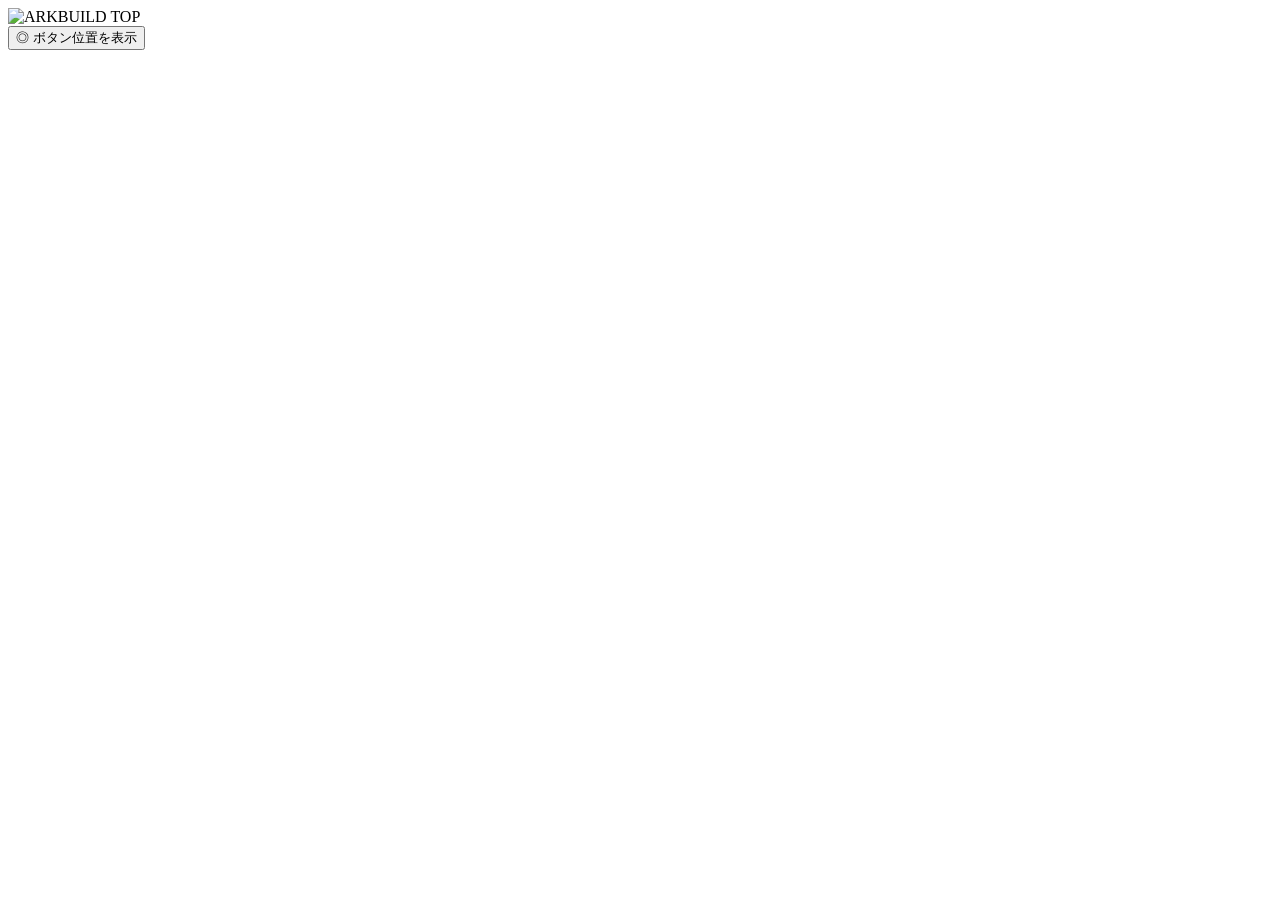
==== index.html @ d025de66 "Add files via upload" ====
<!DOCTYPE html>
<html lang="ja">
<head>
  <meta charset="UTF-8">
  <meta name="viewport" content="width=device-width, initial-scale=1.0">
  <title>ARKBUILD | TOP</title>
  <link rel="stylesheet" href="style.css">
</head>
<body>
  <div class="stage">
    <img src="TOP.jpg" alt="ARKBUILD TOP">
  </div>
  <script src="hotspots.js"></script>
  <script>
    renderHotspots(
  [
    { t: 36.8, l: 71, w: 17, h: 2.2, href: "business.html", title: "事業案内 詳しく見る" },
    { t: 39, l: 6.5, w: 28, h: 9.5, href: "business.html", title: "カード:現場サポート" },
    { t: 39, l: 36, w: 28, h: 9.5, href: "business.html", title: "カード:仮設資材・設備" },
    { t: 39, l: 65.5, w: 28, h: 9.5, href: "products.html", title: "カード:各種備品レンタル・販売" },
    { t: 55.5, l: 6.5, w: 24, h: 6, href: "company.html", title: "企業情報 詳しく見る" },
    { t: 68.5, l: 6.5, w: 22, h: 6, href: "recruit.html", title: "採用情報 詳しく見る" },
    { t: 86.5, l: 30, w: 16, h: 2.6, href: "tel:0336669730", title: "電話で問い合わせる" },
    { t: 86.5, l: 54, w: 16, h: 2.6, href: "mailto:info@arkbuild.example", title: "メールで問い合わせる" },
    { t: 91.5, l: 12, w: 22, h: 3, href: "index.html", title: "フッターロゴ" },
    { t: 92.85, l: 57, w: 14, h: 0.75, href: "business.html", title: "F:アークビルドの事業" },
    { t: 93.55, l: 57, w: 14, h: 0.75, href: "company.html", title: "F:アークビルドの強み" },
    { t: 94.95, l: 57, w: 14, h: 0.75, href: "message.html", title: "F:社長挨拶" },
    { t: 95.65, l: 57, w: 14, h: 0.75, href: "philosophy.html", title: "F:企業理念" },
    { t: 96.35, l: 57, w: 14, h: 0.8, href: "about.html", title: "F:会社概要" },
    { t: 97.55, l: 57, w: 12, h: 0.75, href: "mailto:info@arkbuild.example", title: "F:お問い合わせ" },
    { t: 92.4, l: 72, w: 17, h: 5, href: "recruit.html", title: "F:採用情報カラム" },
    { t: 97.55, l: 72, w: 12, h: 0.75, href: "requirements.html", title: "F:エントリー" },
  ]
    );
  </script>
</body>
</html>
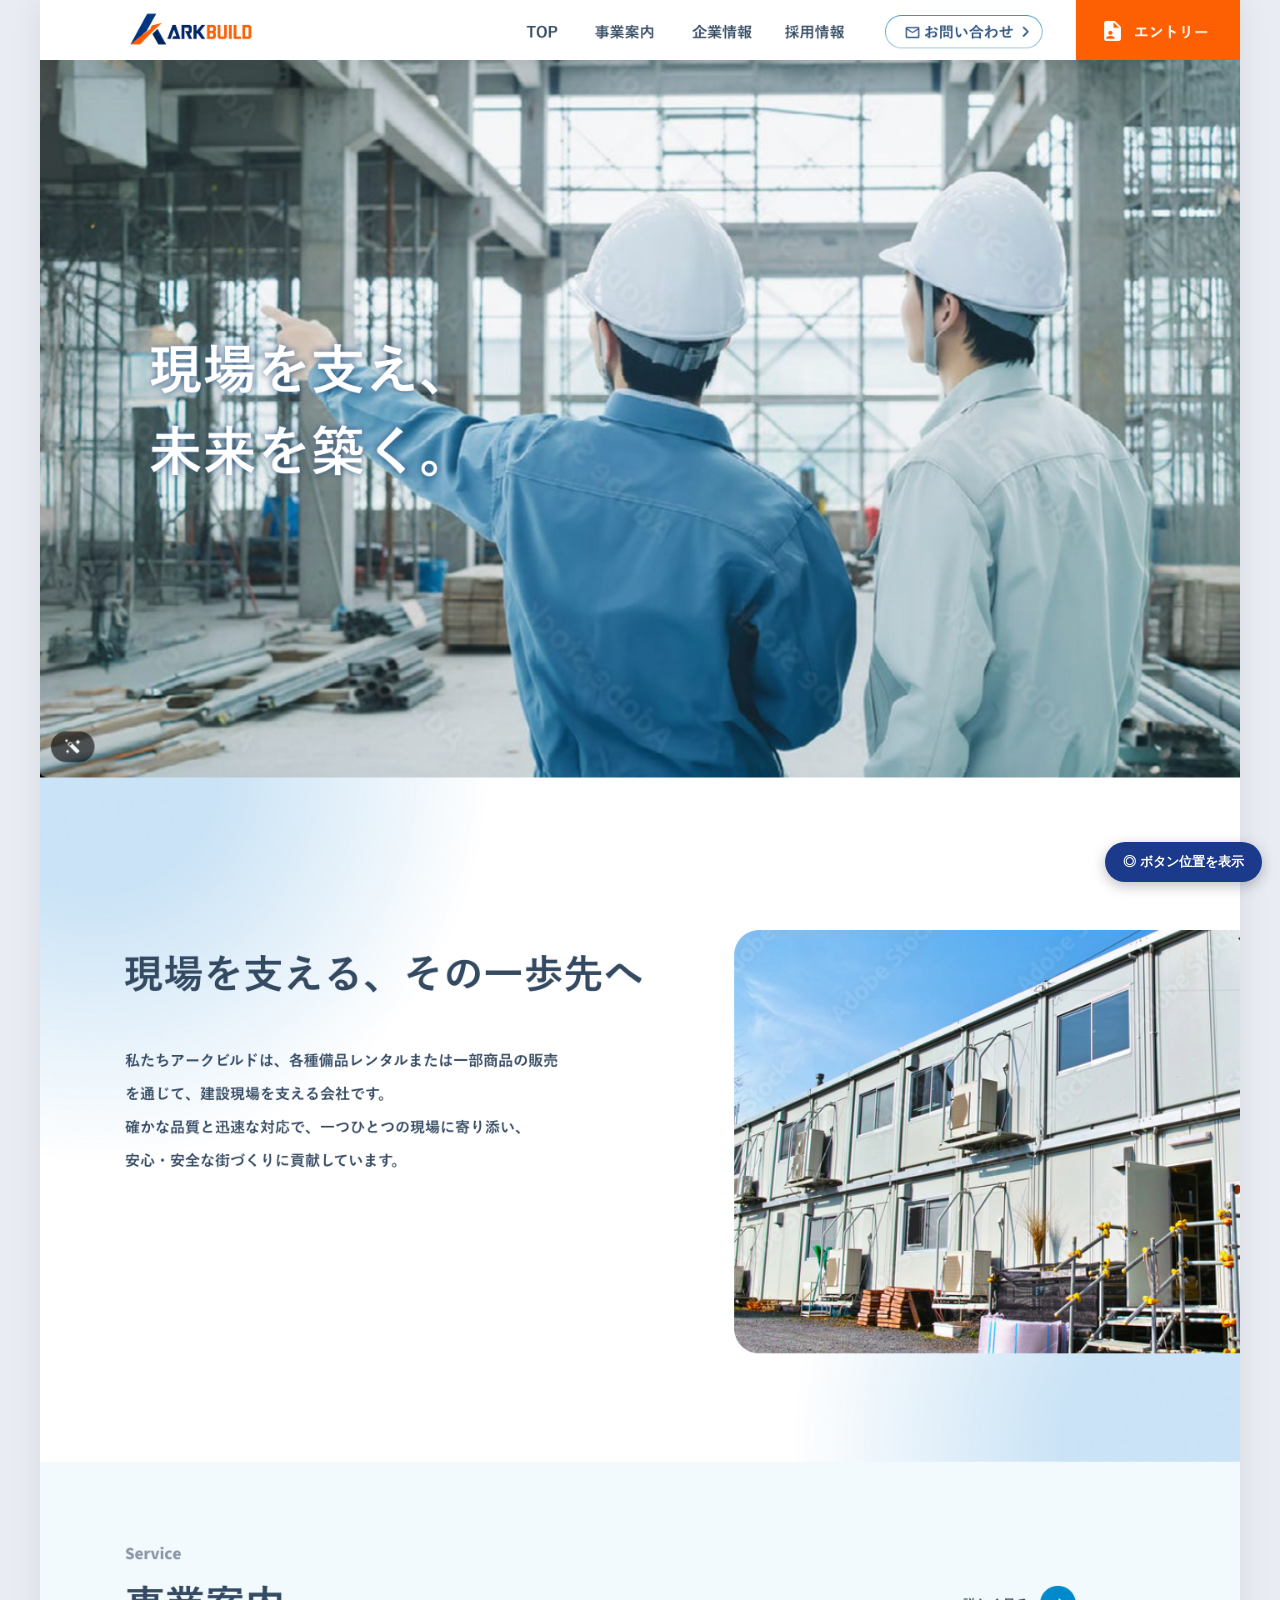
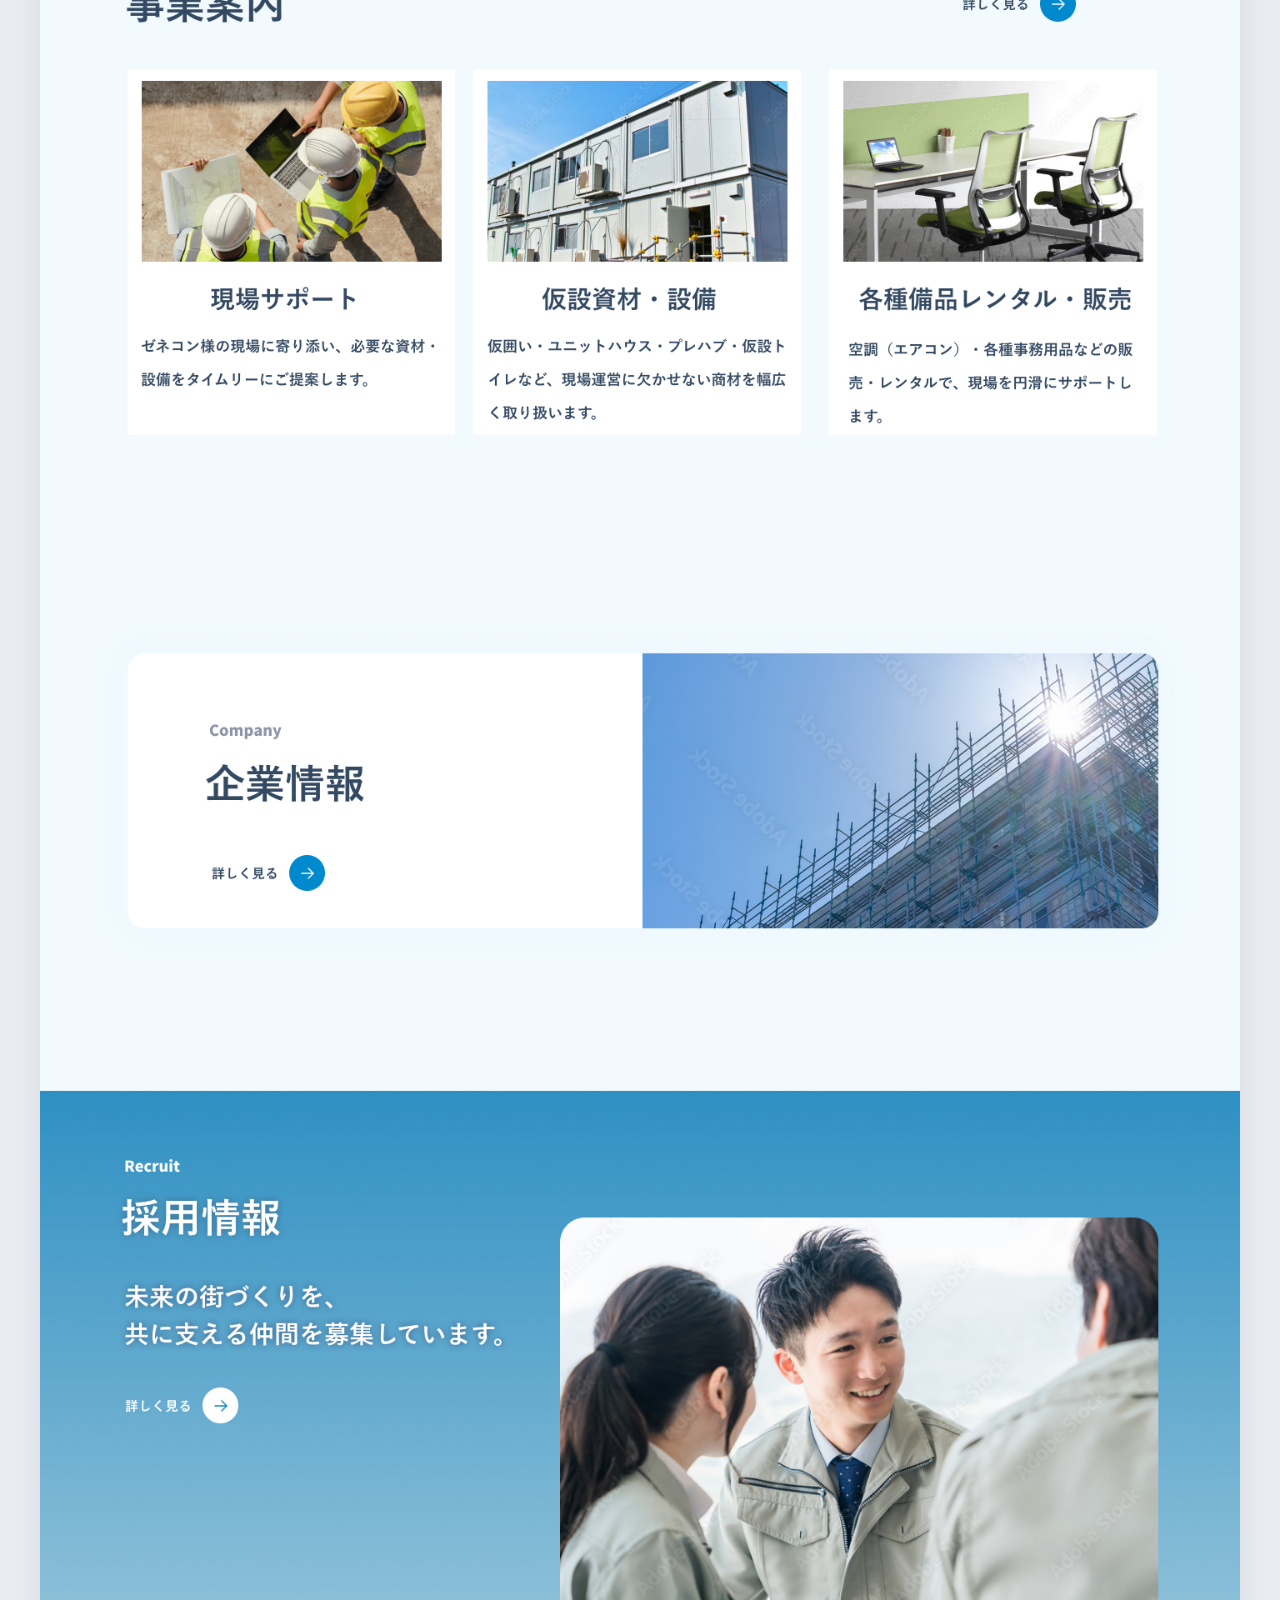
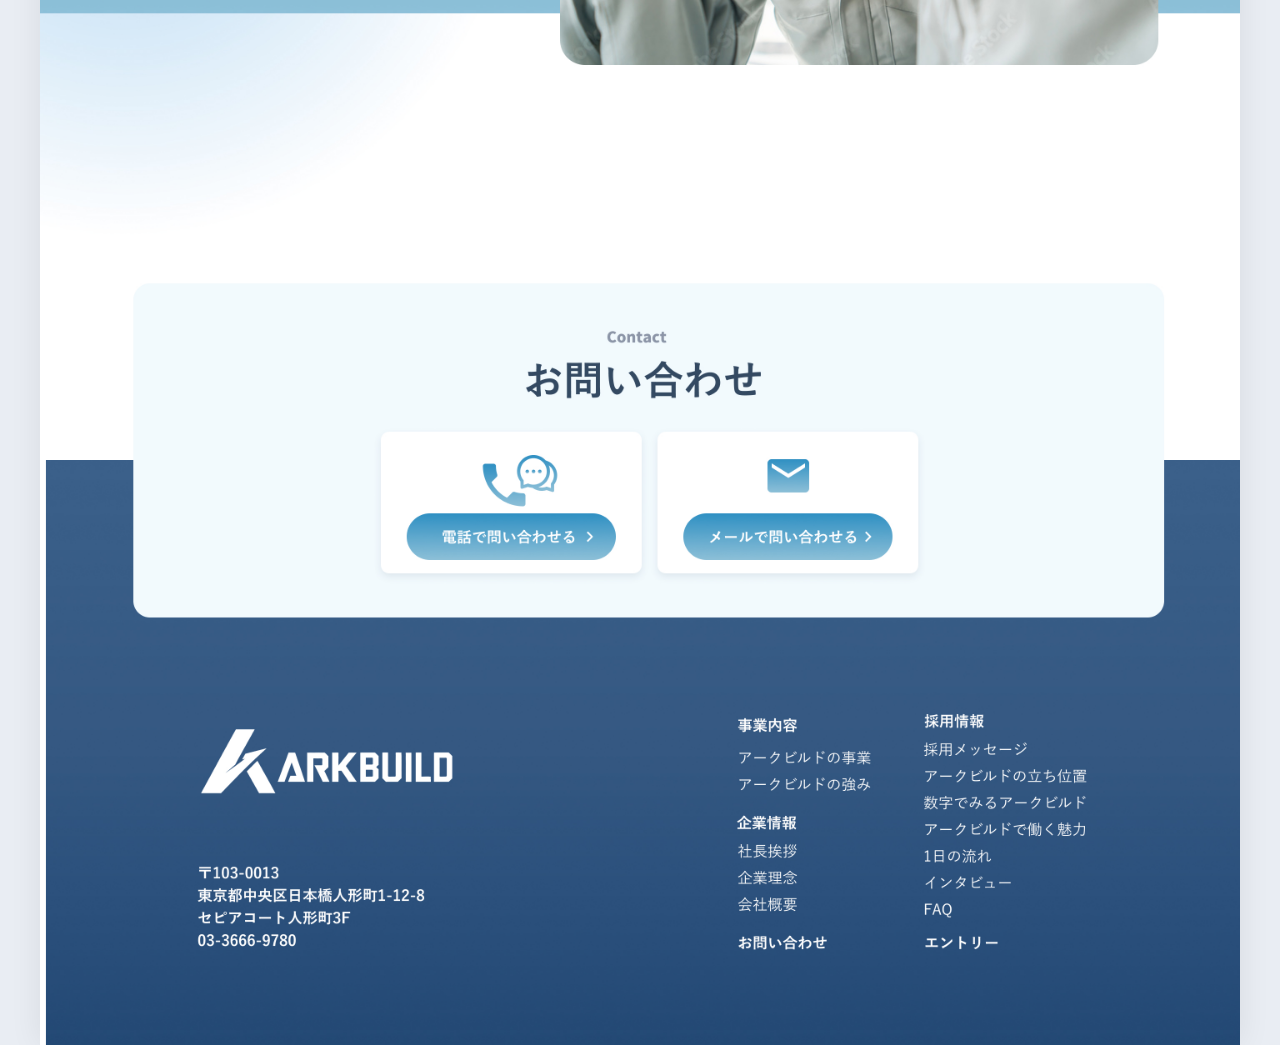
==== commit ed3e2ce0: "Add files via upload" ====
--- a/index.html
+++ b/index.html
@@ -31,7 +31,8 @@
     { t: 97.55, l: 57, w: 12, h: 0.75, href: "mailto:info@arkbuild.example", title: "F:お問い合わせ" },
     { t: 92.4, l: 72, w: 17, h: 5, href: "recruit.html", title: "F:採用情報カラム" },
     { t: 97.55, l: 72, w: 12, h: 0.75, href: "requirements.html", title: "F:エントリー" },
-  ]
+  ],
+    HEADER_NEW
     );
   </script>
 </body>
--- a/style.css
+++ b/style.css
@@ -0,0 +1,101 @@
+* { margin: 0; padding: 0; box-sizing: border-box; }
+
+body {
+  font-family: "Hiragino Kaku Gothic ProN", "Yu Gothic", "Meiryo", sans-serif;
+  background: #e9edf3;
+}
+
+/* ===== Stage (image + overlays) ===== */
+.stage {
+  position: relative;
+  max-width: 1200px;
+  margin: 0 auto;
+  background: #fff;
+  box-shadow: 0 0 30px rgba(0, 0, 0, 0.08);
+}
+
+.stage img {
+  display: block;
+  width: 100%;
+  height: auto;
+}
+
+/* clickable overlays, positioned in % of the image */
+.hotspot {
+  position: absolute;
+  display: block;
+  cursor: pointer;
+  border-radius: 6px;
+  transition: background 0.15s, box-shadow 0.15s;
+}
+
+.hotspot:hover {
+  background: rgba(27, 58, 139, 0.22);
+  box-shadow: 0 0 0 2px rgba(27, 58, 139, 0.8) inset;
+}
+
+/* reveal mode: show where all buttons are */
+body.reveal .hotspot {
+  background: rgba(242, 107, 29, 0.22);
+  box-shadow: 0 0 0 2px rgba(242, 107, 29, 0.9) inset;
+}
+
+body.reveal .hotspot:hover {
+  background: rgba(27, 58, 139, 0.30);
+  box-shadow: 0 0 0 2px rgba(27, 58, 139, 0.9) inset;
+}
+
+/* ===== Reveal toggle button (demo helper) ===== */
+.reveal-toggle {
+  position: fixed;
+  right: 18px;
+  bottom: 18px;
+  z-index: 200;
+  background: #1b3a8b;
+  color: #fff;
+  border: none;
+  border-radius: 24px;
+  padding: 11px 18px;
+  font-size: 13px;
+  font-weight: 700;
+  cursor: pointer;
+  box-shadow: 0 4px 14px rgba(0, 0, 0, 0.25);
+  font-family: inherit;
+}
+
+.reveal-toggle:hover { background: #14295f; }
+body.reveal .reveal-toggle { background: #f26b1d; }
+
+/* ===== Recruit pages: sticky-nav layout (sliced images) ===== */
+.rpage {
+  position: relative;
+  max-width: 1200px;
+  margin: 0 auto;
+  background: #fff;
+  box-shadow: 0 0 30px rgba(0, 0, 0, 0.08);
+}
+
+.rseg { position: relative; line-height: 0; }
+.rseg > img { display: block; width: 100%; height: auto; }
+
+/* the sticky menu strip */
+.rnav {
+  position: sticky;
+  top: 0;
+  z-index: 50;
+  line-height: 0;
+  box-shadow: 0 4px 12px rgba(0, 0, 0, 0.14);
+}
+.rnav > img { display: block; width: 100%; height: auto; }
+
+/* invisible in-page scroll targets; offset so sections land below the sticky nav */
+.anchor {
+  position: absolute;
+  left: 0;
+  width: 1px;
+  height: 1px;
+  visibility: hidden;
+  scroll-margin-top: var(--navh, 120px);
+}
+
+html { scroll-behavior: smooth; }
